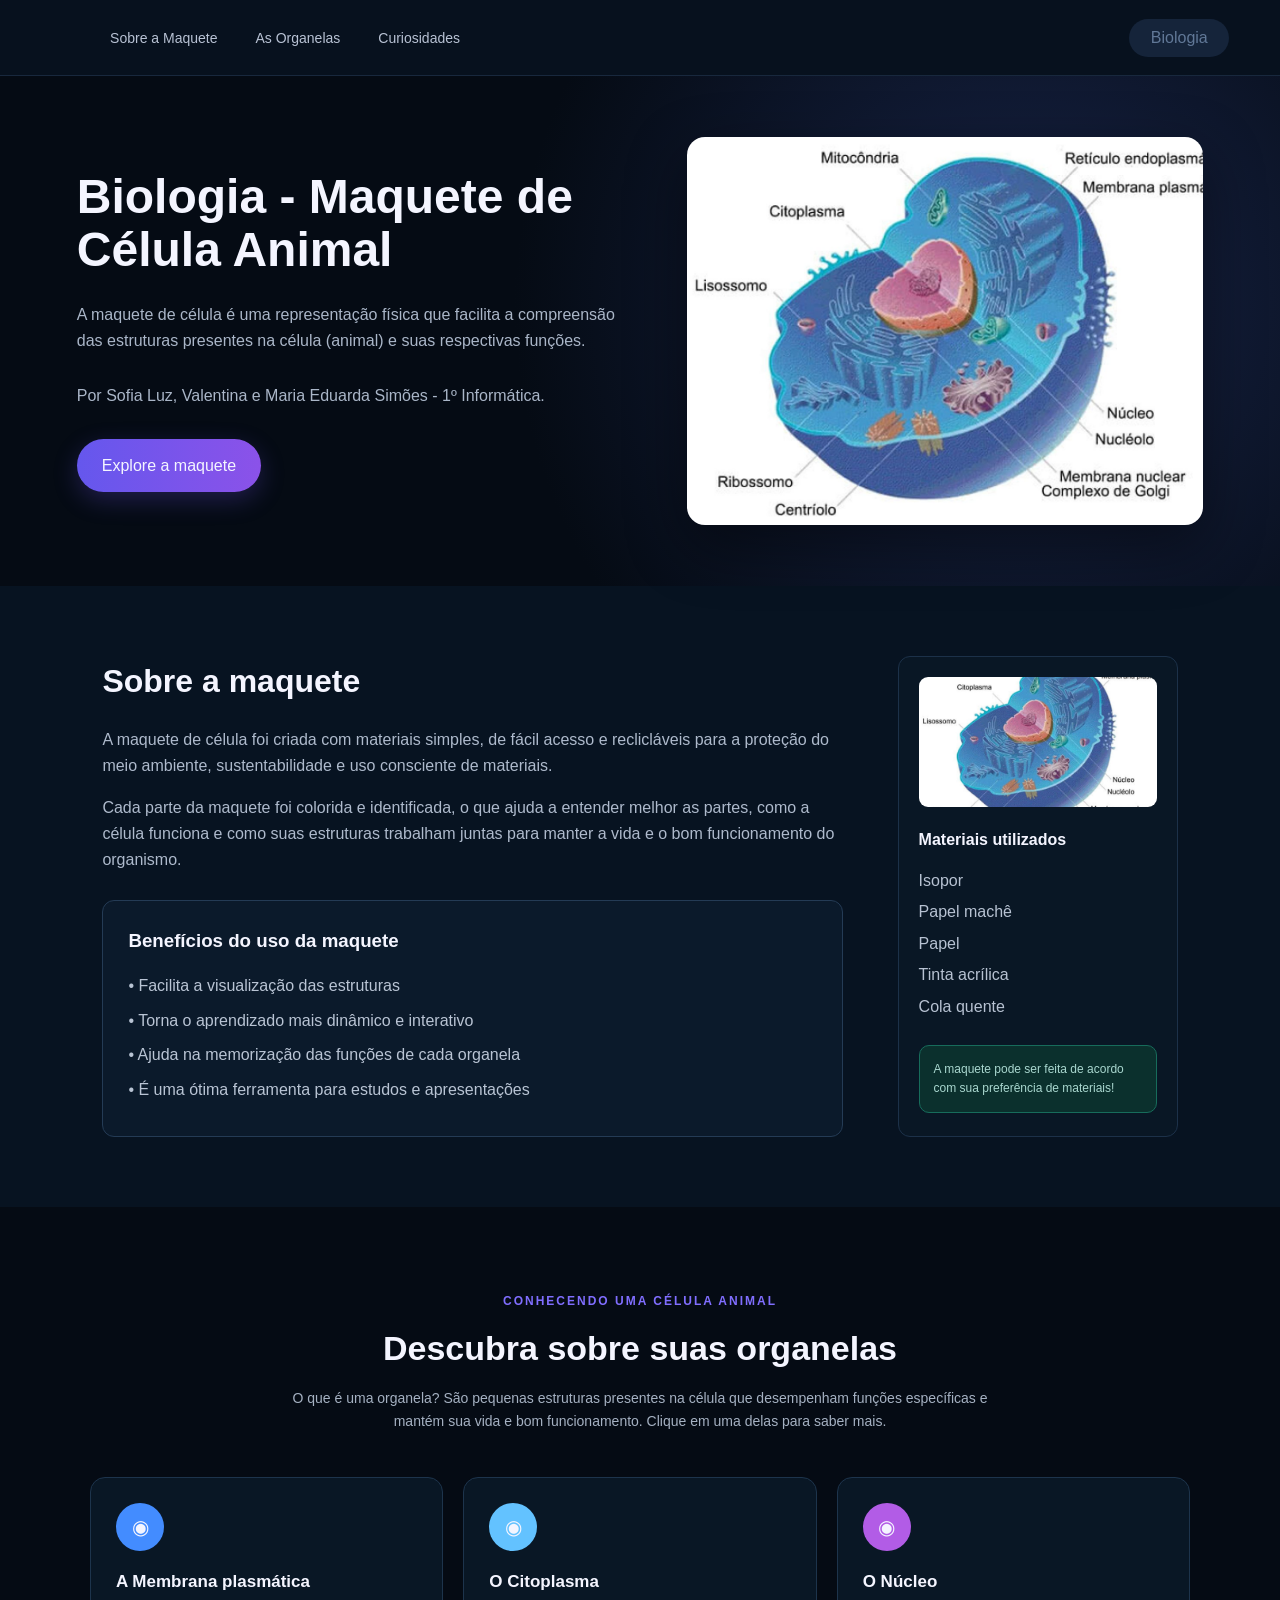
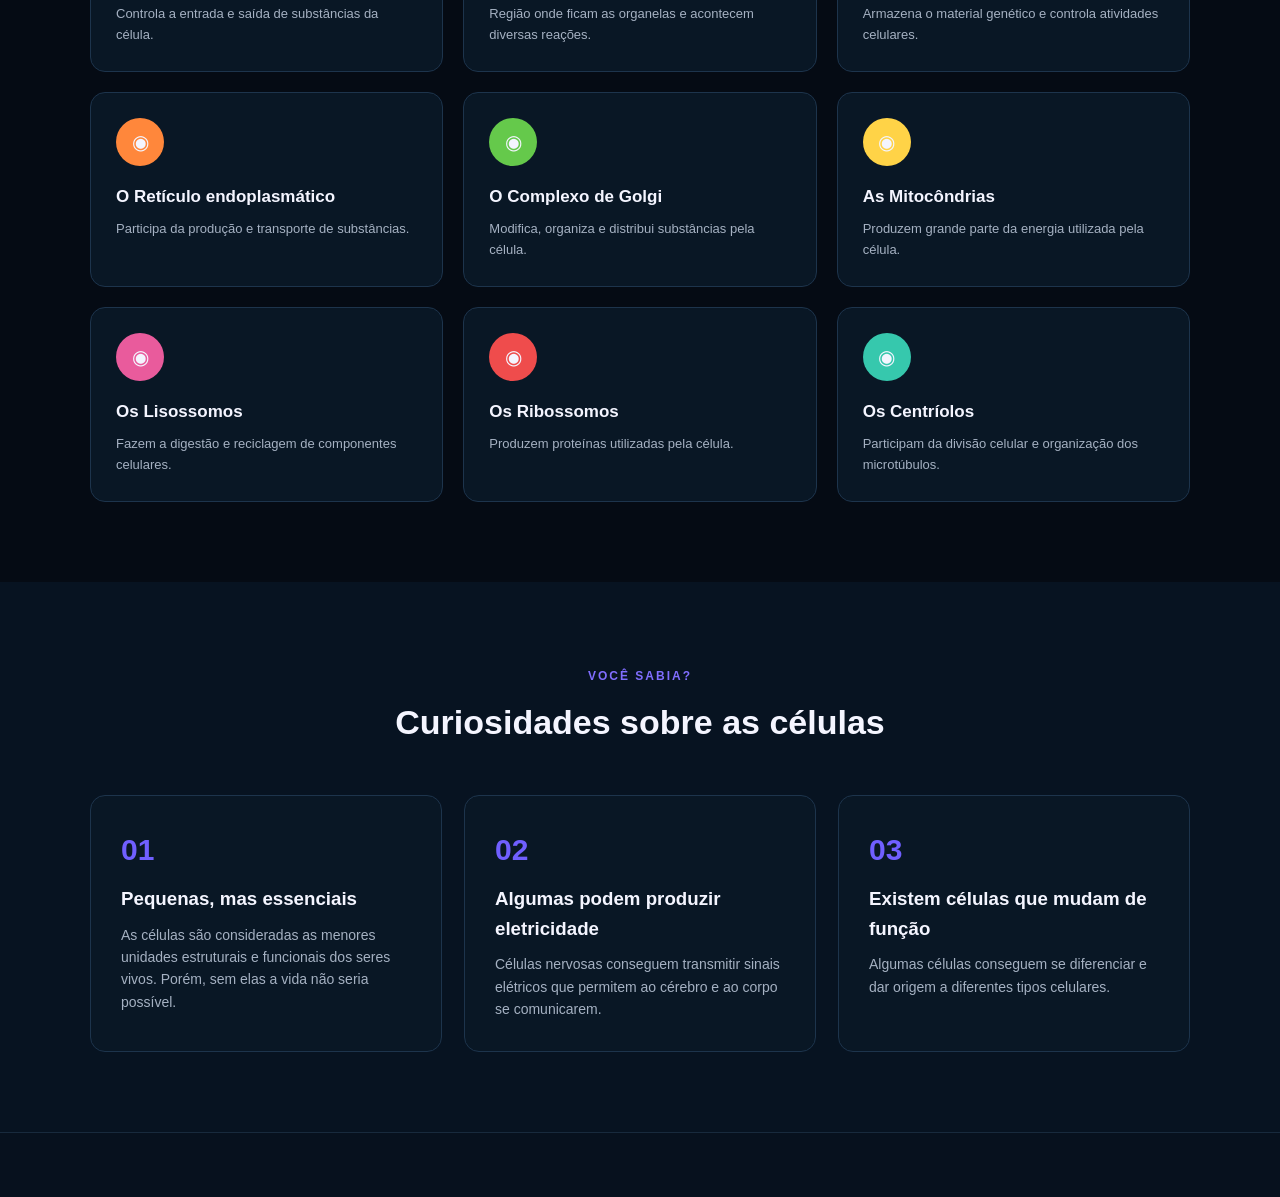
==== index.html @ 9347a09e "maquete de biologia" ====
<!DOCTYPE html>
<html lang="pt-br">

<head>
    <meta charset="UTF-8">
    <meta name="viewport" content="width=device-width, initial-scale=1.0">

    <title>Maquete de Biologia</title>

    <link rel="stylesheet" href="style.css">
</head>

<body>

    <header>

        <nav>
            <ul>
                <li><a href="#maquete">Sobre a Maquete</a></li>
                <li><a href="#organelas">As Organelas</a></li>
                <li><a href="#curiosidades">Curiosidades</a></li>
            </ul>
        </nav>

        <div class="busca">
            <p>Biologia</p>
        </div>

    </header>


    <main>

        <section id="inicio" class="hero">

            <div class="hero-texto">
                <h2>
                    Biologia - Maquete de Célula Animal
                </h2>

                <p>
                    A maquete de célula é uma representação física que
                    facilita a compreensão das estruturas presentes na célula (animal)
                    e suas respectivas funções.
                </p>
                <p>
                    Por Sofia Luz, Valentina e Maria Eduarda Simões - 1º Informática.
                </p>

                <a href="#maquete" class="botao">
                    Explore a maquete
                </a>

            </div>


            <div class="hero-imagem">

                <img
                    src="/images/image.png"
                    alt="Foto da maquete física">

            </div>

        </section>


        <section id="maquete" class="conteudo-principal">

            <div class="sobre">

                <h2>Sobre a maquete</h2>

                <p>
                    A maquete de célula foi criada com materiais simples,
                    de fácil acesso e reclicláveis para a proteção do
                    meio ambiente, sustentabilidade e uso consciente de materiais.
                </p>

                <p>
                    Cada parte da maquete foi colorida e identificada,
                    o que ajuda a entender melhor as partes, como a célula funciona
                    e como suas estruturas trabalham juntas para manter
                    a vida e o bom funcionamento do organismo.
                </p>

                <div class="caixa-explicacao">

                    <h3>
                        Benefícios do uso da maquete
                    </h3>

                    <ul>
                        <li>• Facilita a visualização das estruturas</li>
                        <li>• Torna o aprendizado mais dinâmico e interativo</li>
                        <li>• Ajuda na memorização das funções de cada organela</li>
                        <li>• É uma ótima ferramenta para estudos e apresentações</li>
                    </ul>

                </div>

            </div>


            <aside class="informacoes">

                <div class="foto-pequena">

                    <img
                        src="/images/image.png"

                </div>

                <div class="materiais">

                    <h3>
                        Materiais utilizados
                    </h3>

                    <ul>
                        <li>Isopor</li>
                        <li>Papel machê</li>
                        <li>Papel</li>
                        <li>Tinta acrílica</li>
                        <li>Cola quente</li>
                    </ul>

                </div>

                <div class="aviso">

                    <p>
                        A maquete pode ser feita de acordo com sua
                        preferência de materiais!
                    </p>

                </div>

            </aside>

        </section>


        <section id="organelas" class="secao-organela">

            <div class="titulo-secao">

                <span>CONHECENDO UMA CÉLULA ANIMAL</span>

                <h2>Descubra sobre suas organelas</h2>

                <p>
                    O que é uma organela? São pequenas estruturas presentes na célula que
                    desempenham funções específicas e mantém sua vida e bom funcionamento. Clique em uma delas para saber mais.
                </p>

            </div>


            <div class="cards-organelas">

                <a href="#popup-membrana" class="card-organela">

                    <span class="icone-organela azul">◉</span>

                    <h3>A Membrana plasmática</h3>

                    <p>
                        Controla a entrada e saída de substâncias da célula.
                    </p>

                </a>


                <a href="#popup-citoplasma" class="card-organela">

                    <span class="icone-organela azul-claro">◉</span>

                    <h3>O Citoplasma</h3>

                    <p>
                        Região onde ficam as organelas e acontecem diversas reações.
                    </p>

                </a>


                <a href="#popup-nucleo" class="card-organela">

                    <span class="icone-organela roxa">◉</span>

                    <h3>O Núcleo</h3>

                    <p>
                        Armazena o material genético e controla atividades celulares.
                    </p>

                </a>


                <a href="#popup-reticulo" class="card-organela">

                    <span class="icone-organela laranja">◉</span>

                    <h3>O Retículo endoplasmático</h3>

                    <p>
                        Participa da produção e transporte de substâncias.
                    </p>

                </a>


                <a href="#popup-golgi" class="card-organela">

                    <span class="icone-organela verde">◉</span>

                    <h3>O Complexo de Golgi</h3>

                    <p>
                        Modifica, organiza e distribui substâncias pela célula.
                    </p>

                </a>


                <a href="#popup-mitocondria" class="card-organela">

                    <span class="icone-organela amarela">◉</span>

                    <h3>As Mitocôndrias</h3>

                    <p>
                        Produzem grande parte da energia utilizada pela célula.
                    </p>

                </a>


                <a href="#popup-lisossomos" class="card-organela">

                    <span class="icone-organela rosa">◉</span>

                    <h3>Os Lisossomos</h3>

                    <p>
                        Fazem a digestão e reciclagem de componentes celulares.
                    </p>

                </a>


                <a href="#popup-ribossomos" class="card-organela">

                    <span class="icone-organela vermelha">◉</span>

                    <h3>Os Ribossomos</h3>

                    <p>
                        Produzem proteínas utilizadas pela célula.
                    </p>

                </a>


                <a href="#popup-centriolos" class="card-organela">

                    <span class="icone-organela turquesa">◉</span>

                    <h3>Os Centríolos</h3>

                    <p>
                        Participam da divisão celular e organização dos microtúbulos.
                    </p>

                </a>

            </div>

        </section>


        <section id="curiosidades" class="curiosidades">

            <div class="titulo-secao">

                <span>VOCÊ SABIA?</span>

                <h2>Curiosidades sobre as células</h2>

            </div>


            <div class="curiosidades-grid">

                <div class="curiosidade">

                    <span>01</span>

                    <h3>Pequenas, mas essenciais</h3>

                    <p>
                        As células são consideradas as menores unidades
                        estruturais e funcionais dos seres vivos. Porém, sem elas a vida não seria possível.
                    </p>

                </div>


                <div class="curiosidade">

                    <span>02</span>

                    <h3>Algumas podem produzir eletricidade</h3>

                    <p>
                        Células nervosas conseguem transmitir sinais elétricos
                        que permitem ao cérebro e ao corpo se comunicarem.
                    </p>

                </div>


                <div class="curiosidade">

                    <span>03</span>

                    <h3>Existem células que mudam de função</h3>

                    <p>
                        Algumas células conseguem se diferenciar
                        e dar origem a diferentes tipos celulares.
                    </p>

                </div>

            </div>

        </section>

    </main>


    <footer></footer>


    <div id="popup-membrana" class="popup-fundo">

        <div class="popup">

            <a href="#organelas" class="fechar-popup">×</a>

            <div class="popup-icone azul">◉</div>

            <span class="popup-categoria">ORGANELA</span>

            <h2>A Membrana plasmática</h2>

            <p>
                É responsável por envolver e proteger a célula, além de 
                controlar quais substâncias podem entrar e sair dela. 
                Ela ajuda a manter o equilíbrio interno da célula.
            </p>

        </div>

    </div>


    <div id="popup-citoplasma" class="popup-fundo">

        <div class="popup">

            <a href="#organelas" class="fechar-popup">×</a>

            <div class="popup-icone azul-claro">◉</div>

            <span class="popup-categoria">ESTRUTURA CELULAR</span>

            <h2>O Citoplasma</h2>

            <p>
                É a região localizada entre a membrana plasmática e 
                o núcleo. Nele ficam as organelas e acontecem diversas 
                reações químicas importantes para o funcionamento da célula.
            </p>

        </div>

    </div>


    <div id="popup-nucleo" class="popup-fundo">

        <div class="popup">

            <a href="#organelas" class="fechar-popup">×</a>

            <div class="popup-icone roxa">◉</div>

            <span class="popup-categoria">ORGANELA</span>

            <h2>O Núcleo</h2>

            <p>
                Onde fica a maior parte do material genético (DNA) 
                da célula. Ele coordena diversas atividades celulares 
                e ajuda a controlar o crescimento e a reprodução celular.
            </p>

        </div>

    </div>


    <div id="popup-reticulo" class="popup-fundo">

        <div class="popup">

            <a href="#organelas" class="fechar-popup">×</a>

            <div class="popup-icone laranja">◉</div>

            <span class="popup-categoria">ORGANELA</span>

            <h2>O Retículo endoplasmático</h2>

            <p>
                É como uma rede de canais dentro da célula. 
                O retículo endoplasmático rugoso participa da produção 
                e transporte de proteínas, enquanto o liso atua principalmente 
                na produção de lipídios e em outros processos celulares.
            </p>

        </div>

    </div>


    <div id="popup-golgi" class="popup-fundo">

        <div class="popup">

            <a href="#organelas" class="fechar-popup">×</a>

            <div class="popup-icone verde">◉</div>

            <span class="popup-categoria">ORGANELA</span>

            <h2>O Complexo de Golgi</h2>

            <p>
                Recebe substâncias produzidas pela célula, 
                principalmente proteínas e lipídios, e modifica, 
                organiza e encaminha essas substâncias para diferentes 
                partes da célula ou para fora dela.
            </p>

        </div>

    </div>


    <div id="popup-mitocondria" class="popup-fundo">

        <div class="popup">

            <a href="#organelas" class="fechar-popup">×</a>

            <div class="popup-icone amarela">◉</div>

            <span class="popup-categoria">ORGANELA</span>

            <h2>As Mitocôndrias</h2>

            <p>
                São responsáveis pela maior parte da produção 
                de energia utilizada pela célula. Elas transformam 
                a energia presente nos nutrientes em uma forma que 
                a célula consegue utilizar.
            </p>

        </div>

    </div>


    <div id="popup-lisossomos" class="popup-fundo">

        <div class="popup">

            <a href="#organelas" class="fechar-popup">×</a>

            <div class="popup-icone rosa">◉</div>

            <span class="popup-categoria">ORGANELA</span>

            <h2>Os Lisossomos</h2>

            <p>
                Possuem enzimas capazes de digestionar e decompor 
                substâncias. Eles ajudam a eliminar materiais que 
                não são mais necessários e a reciclar componentes 
                da própria célula.
            </p>

        </div>

    </div>


    <div id="popup-ribossomos" class="popup-fundo">

        <div class="popup">

            <a href="#organelas" class="fechar-popup">×</a>

            <div class="popup-icone vermelha">◉</div>

            <span class="popup-categoria">ORGANELA</span>

            <h2>Os Ribossomos</h2>

            <p>
                São responsáveis pela produção de proteínas, 
                moléculas fundamentais para diversas funções do 
                organismo. Podem estar livres no citoplasma ou 
                ligados ao retículo endoplasmático.
            </p>

        </div>

    </div>


    <div id="popup-centriolos" class="popup-fundo">

        <div class="popup">

            <a href="#organelas" class="fechar-popup">×</a>

            <div class="popup-icone turquesa">◉</div>

            <span class="popup-categoria">ORGANELA</span>

            <h2>Os Centríolos</h2>

            <p>
                Eles participam da divisão celular e ajudam na 
                organização dos microtúbulos. Também estão relacionados 
                à formação de estruturas responsáveis pelo movimento de algumas células.
            </p>

        </div>

    </div>

</body>

</html>
---- style.css ----
* {
    margin: 0;
    padding: 0;
    box-sizing: border-box;
}

html {
    scroll-behavior: smooth;
}

body {
    font-family: Arial, Helvetica, sans-serif;
    background: #050b14;
    color: #f4f5ff;
    line-height: 1.6;
}

a {
    color: inherit;
    text-decoration: none;
}

ul {
    list-style: none;
}

img {
    max-width: 100%;
    display: block;
}

header {
    width: 100%;
    height: 76px;
    padding: 0 4%;
    display: flex;
    align-items: center;
    justify-content: center;
    background: #07111e;
    border-bottom: 1px solid #18283d;
    position: relative;
}

nav {
    margin-right: auto;
    margin-left: 5%;
}

nav ul {
    display: flex;
    gap: 38px;
}

nav a {
    color: #b8c2d4;
    font-size: 14px;
    transition: 0.3s;
}

nav a:hover {
    color: #ffffff;
}

.busca {
    width: 100px;
    height: 38px;
    padding: 0 22px;
    display: flex;
    align-items: center;
    background: #15243a;
    border-radius: 25px;
    color: #617897;
}

.busca input {
    width: 100%;
    border: none;
    outline: none;
    background: transparent;
    color: white;
}

.busca input::placeholder {
    color: #9ba9bd;
}

.hero {
    min-height: 510px;
    padding: 55px 6%;
    display: flex;
    align-items: center;
    justify-content: space-between;
    gap: 50px;
    background: radial-gradient(circle at 80% 45%, #182448 0%, #050b14 48%);
}

.hero-texto {
    max-width: 560px;
}

.etiqueta {
    display: inline-block;
    padding: 7px 15px;
    margin-bottom: 18px;
    border-radius: 20px;
    background: #202b68;
    color: #8fa7ff;
    font-size: 12px;
    font-weight: bold;
    letter-spacing: 0.5px;
}

.hero h2 {
    font-size: 48px;
    line-height: 1.12;
    margin-bottom: 25px;
}

.hero h2 span {
    background: linear-gradient(90deg, #58a8ff, #b45aff);
    background-clip: text;
    -webkit-background-clip: text;
    color: transparent;
}

.hero p {
    color: #aab6c8;
    font-size: 16px;
    max-width: 550px;
    margin-bottom: 30px;
}

.botao {
    display: inline-block;
    padding: 14px 25px;
    border-radius: 30px;
    background: linear-gradient(90deg, #6557ed, #8b52e9);
    box-shadow: 0 8px 25px rgba(111, 85, 238, 0.25);
    transition: 0.3s;
}

.botao:hover {
    transform: translateY(-3px);
    box-shadow: 0 12px 30px rgba(111, 85, 238, 0.4);
}

.hero-imagem {
    width: 52%;
    max-width: 650px;
    position: relative;
}

.hero-imagem img {
    width: 100%;
    max-height: 430px;
    object-fit: cover;
    border-radius: 18px;
    box-shadow: 0 20px 60px rgba(0, 0, 0, 0.45);
}

.marcacao {
    position: absolute;
    color: white;
    font-size: 14px;
    font-weight: bold;
    text-shadow: 0 2px 5px #000;
}

.nucleo {
    top: 9%;
    right: 16%;
}

.mitocondria {
    top: 28%;
    right: -3%;
}

.membrana {
    bottom: 15%;
    right: -3%;
}

.legenda-maquete {
    bottom: 9%;
    left: -8%;
}

.conteudo-principal {
    padding: 70px 8%;
    display: grid;
    grid-template-columns: 1fr 280px;
    gap: 55px;
    background: #071321;
}

.sobre h2 {
    font-size: 32px;
    margin-bottom: 20px;
}

.sobre > p {
    color: #aebacc;
    margin-bottom: 17px;
    max-width: 750px;
}

.caixa-explicacao {
    margin-top: 28px;
    padding: 25px;
    border: 1px solid #243b55;
    border-radius: 12px;
    background: #0b1a2b;
    max-width: 750px;
}

.caixa-explicacao h3 {
    margin-bottom: 17px;
}

.caixa-explicacao li {
    color: #b9c4d4;
    margin: 9px 0;
}

.informacoes {
    border: 1px solid #1c3149;
    border-radius: 12px;
    padding: 20px;
    background: #091725;
}

.foto-pequena img {
    width: 100%;
    height: 130px;
    object-fit: cover;
    border-radius: 9px;
    margin-bottom: 20px;
}

.informacoes h3 {
    font-size: 16px;
    margin-bottom: 15px;
}

.materiais li {
    color: #b7c2d2;
    margin: 6px 0;
}

.aviso {
    display: flex;
    gap: 10px;
    margin-top: 25px;
    padding: 14px;
    border: 1px solid #176c5b;
    border-radius: 10px;
    background: #0b302d;
}

.aviso span {
    font-size: 20px;
}

.aviso p {
    font-size: 12px;
    color: #a9d7cf;
}

.secao-organela {
    padding: 80px 6%;
    background: #050b14;
}

.titulo-secao {
    text-align: center;
    max-width: 700px;
    margin: 0 auto 45px;
}

.titulo-secao > span {
    color: #806eff;
    font-size: 12px;
    font-weight: bold;
    letter-spacing: 2px;
}

.titulo-secao h2 {
    font-size: 34px;
    margin: 8px 0 12px;
}

.titulo-secao p {
    color: #a5b1c2;
    font-size: 14px;
}

.cards-organelas {
    max-width: 1100px;
    margin: auto;
    display: grid;
    grid-template-columns: repeat(3, 1fr);
    gap: 20px;
}

.card-organela {
    padding: 25px;
    border: 1px solid #1d344c;
    border-radius: 15px;
    background: #091725;
    transition: 0.3s;
}

.card-organela:hover {
    transform: translateY(-5px);
    border-color: #6557ed;
    background: #0d1c2e;
    box-shadow: 0 12px 30px rgba(0, 0, 0, 0.25);
}

.icone-organela {
    width: 48px;
    height: 48px;
    margin-bottom: 17px;
    display: flex;
    align-items: center;
    justify-content: center;
    border-radius: 50%;
    font-size: 20px;
}

.card-organela h3 {
    font-size: 17px;
    margin-bottom: 9px;
}

.card-organela p {
    color: #a5b1c2;
    font-size: 13px;
}

.azul {
    background: #438cff;
}

.azul-claro {
    background: #63c2ff;
}

.roxa {
    background: #b25ce6;
}

.laranja {
    background: #ff873b;
}

.verde {
    background: #65c94b;
}

.amarela {
    background: #ffd347;
}

.rosa {
    background: #e95b9c;
}

.vermelha {
    background: #ef4c4c;
}

.turquesa {
    background: #36c8ad;
}

.curiosidades {
    padding: 80px 6%;
    background: #071321;
}

.curiosidades-grid {
    max-width: 1100px;
    margin: auto;
    display: grid;
    grid-template-columns: repeat(3, 1fr);
    gap: 22px;
}

.curiosidade {
    padding: 30px;
    border-radius: 15px;
    border: 1px solid #1d344c;
    background: #091725;
}

.curiosidade > span {
    font-size: 30px;
    font-weight: bold;
    color: #705fff;
}

.curiosidade h3 {
    margin: 10px 0;
}

.curiosidade p {
    color: #a5b1c2;
    font-size: 14px;
}

footer {
    height: 65px;
    background: #07111e;
    border-top: 1px solid #182a3d;
}

.popup-fundo {
    position: fixed;
    inset: 0;
    background: rgba(2, 7, 15, 0.78);
    backdrop-filter: blur(7px);
    display: none;
    align-items: center;
    justify-content: center;
    padding: 20px;
    z-index: 2000;
}

.popup-fundo:target {
    display: flex;
}

.popup {
    width: 100%;
    max-width: 560px;
    position: relative;
    padding: 40px;
    border: 1px solid #304967;
    border-radius: 20px;
    background: #091725;
    box-shadow: 0 25px 80px rgba(0, 0, 0, 0.6);
    animation: aparecer 0.25s ease;
}

.fechar-popup {
    position: absolute;
    top: 15px;
    right: 18px;
    width: 35px;
    height: 35px;
    border-radius: 50%;
    background: #172940;
    color: #cbd4e1;
    font-size: 25px;
    line-height: 35px;
    text-align: center;
    transition: 0.3s;
}

.fechar-popup:hover {
    background: #6d5bea;
    color: white;
}

.popup-icone {
    width: 55px;
    height: 55px;
    margin-bottom: 20px;
    border-radius: 50%;
    display: flex;
    align-items: center;
    justify-content: center;
    font-size: 25px;
}

.popup-categoria {
    color: #806eff;
    font-size: 11px;
    font-weight: bold;
    letter-spacing: 2px;
}

.popup h2 {
    font-size: 30px;
    margin: 8px 0 15px;
}

.popup p {
    color: #aebacc;
    font-size: 15px;
    line-height: 1.8;
}

@keyframes aparecer {
    from {
        opacity: 0;
        transform: scale(0.94) translateY(15px);
    }

    to {
        opacity: 1;
        transform: scale(1) translateY(0);
    }
}

@media (max-width: 900px) {

    .hero {
        flex-direction: column;
        padding: 50px 6%;
    }

    .hero-imagem {
        width: 100%;
    }

    .conteudo-principal {
        grid-template-columns: 1fr;
    }

    .cards-organelas {
        grid-template-columns: repeat(2, 1fr);
    }

    .curiosidades-grid {
        grid-template-columns: repeat(2, 1fr);
    }
}

@media (max-width: 600px) {

    header {
        height: auto;
        min-height: 76px;
        padding: 15px 5%;
        flex-direction: column;
        gap: 15px;
    }

    nav {
        margin: 0;
        width: 100%;
        overflow-x: auto;
    }

    nav ul {
        min-width: max-content;
        gap: 25px;
    }

    .busca {
        width: 100%;
    }

    .hero h2 {
        font-size: 34px;
    }

    .cards-organelas {
        grid-template-columns: 1fr;
    }

    .curiosidades-grid {
        grid-template-columns: 1fr;
    }

    .popup {
        padding: 30px 25px;
    }

    .popup h2 {
        font-size: 25px;
    }
}
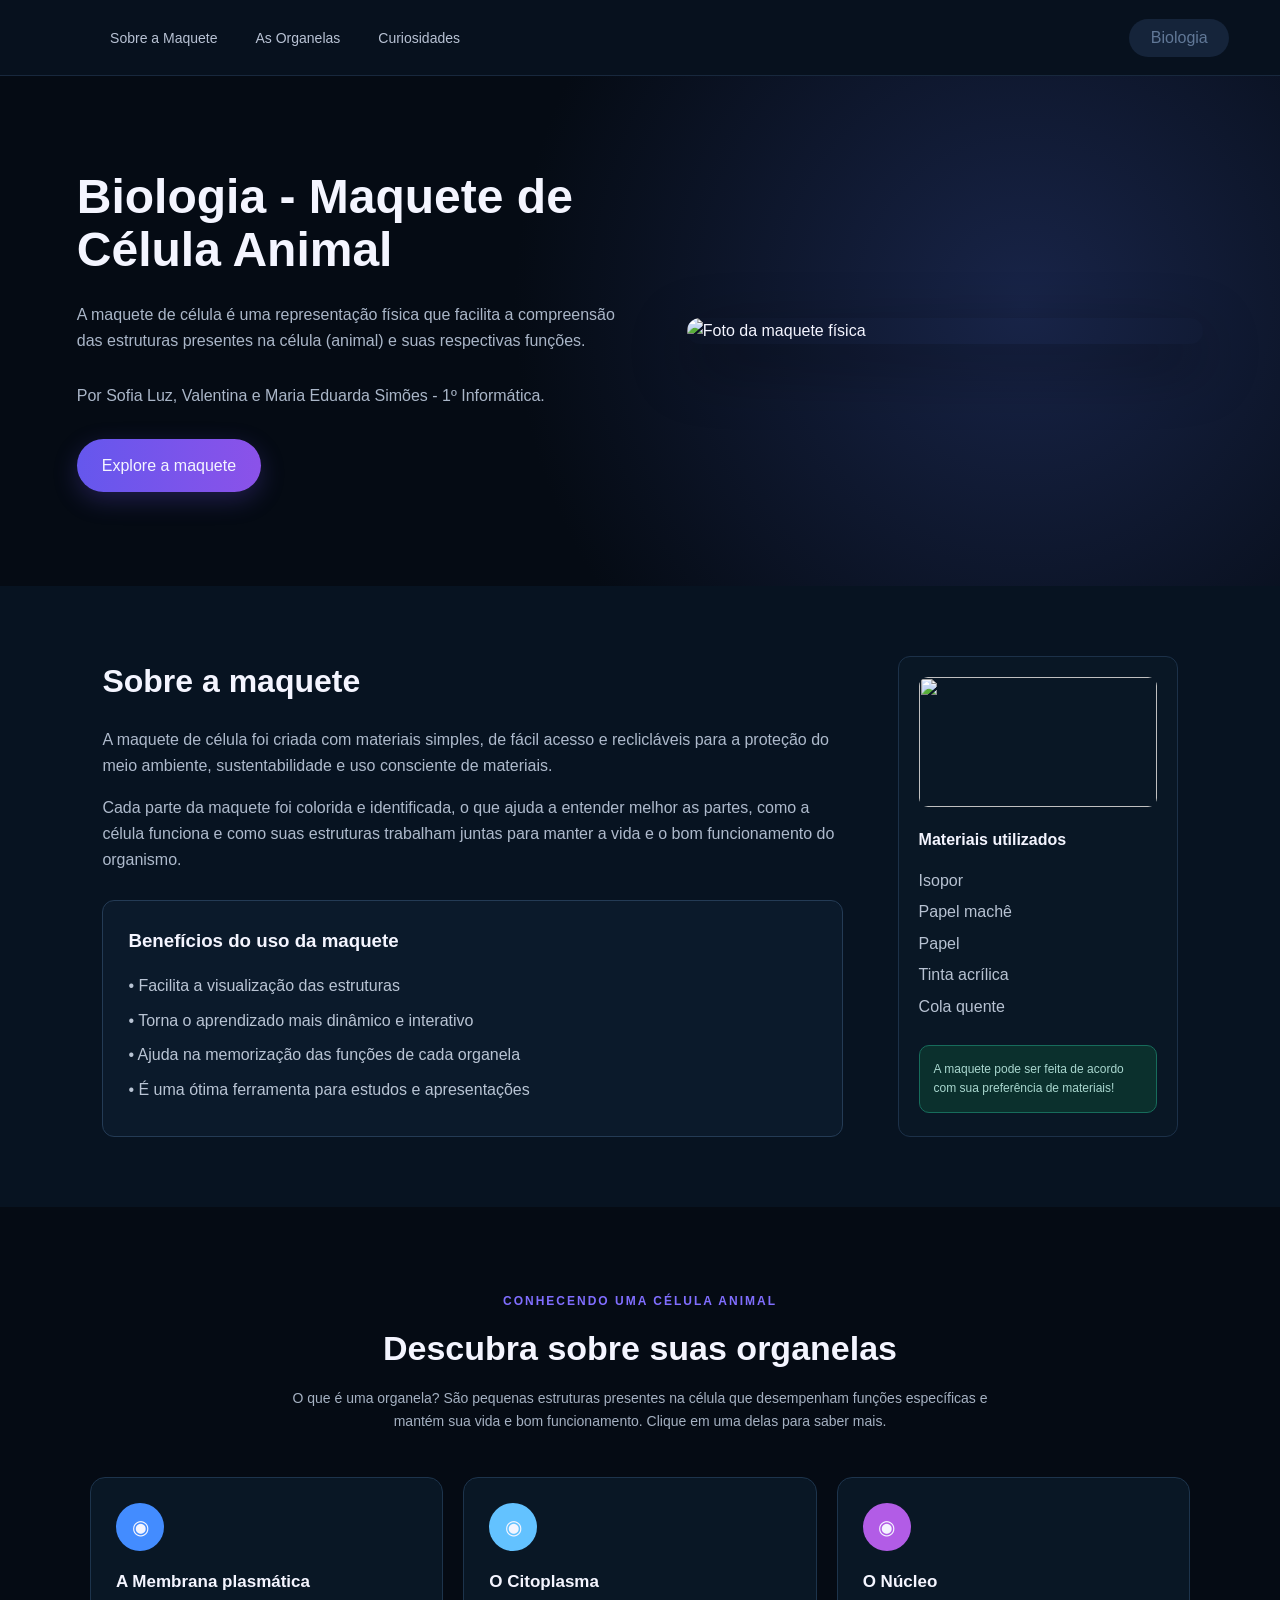
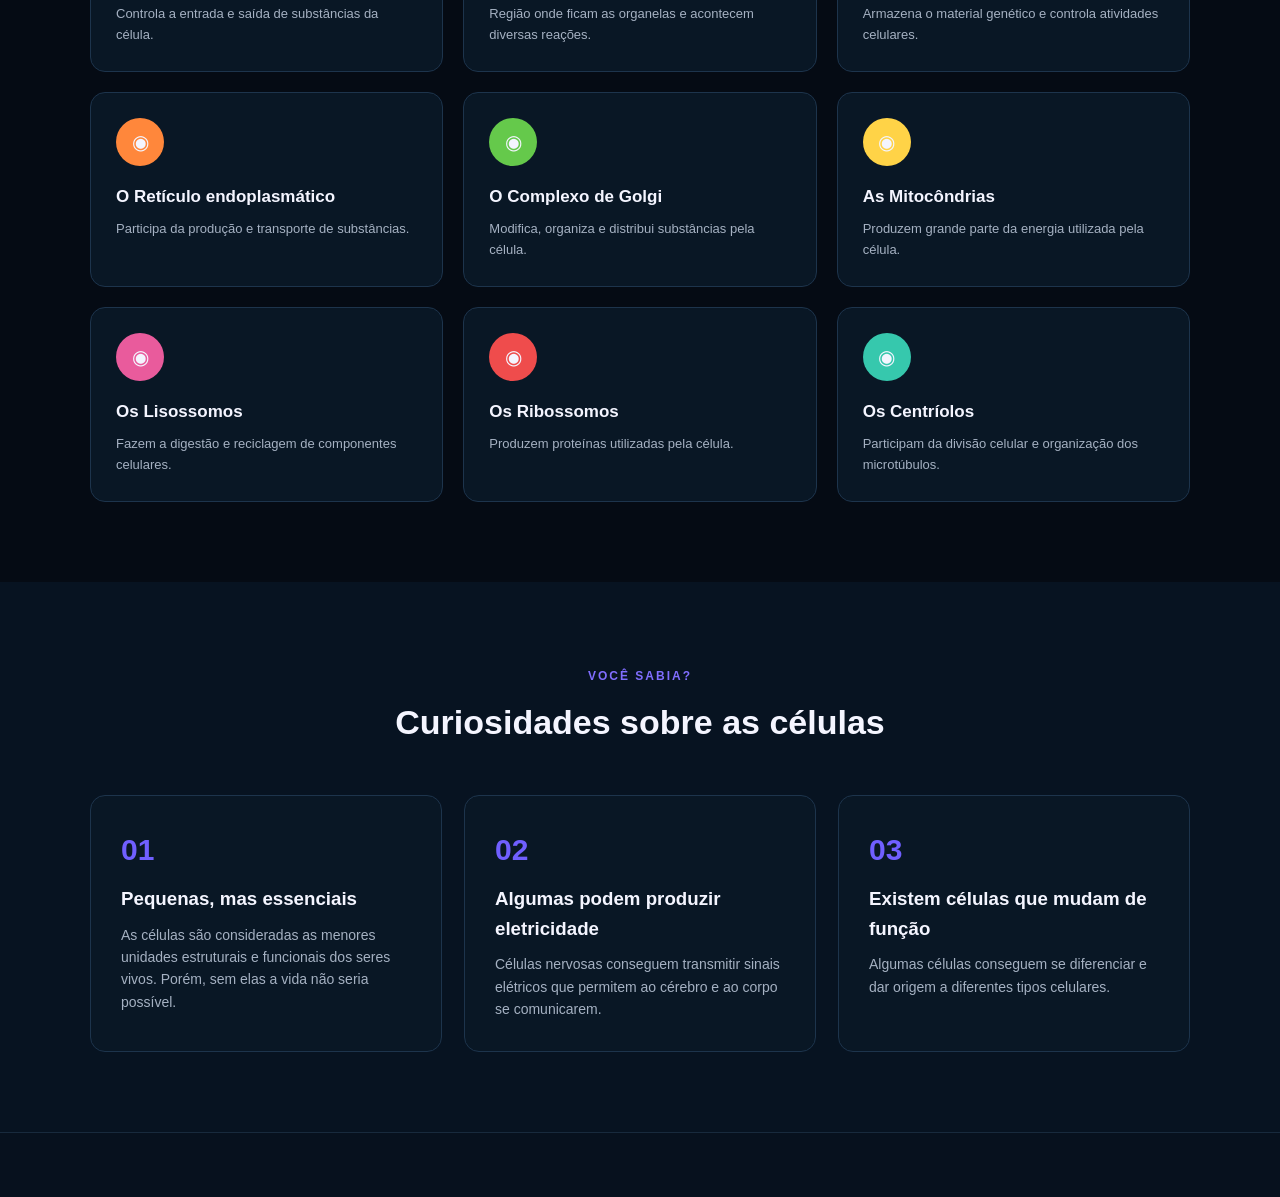
==== commit 6046b1f5: "maquete de biologia" ====
--- a/index.html
+++ b/index.html
@@ -57,7 +57,7 @@
             <div class="hero-imagem">
 
                 <img
-                    src="/images/image.png"
+                    src="image.png"
                     alt="Foto da maquete física">
 
             </div>
@@ -107,7 +107,7 @@
                 <div class="foto-pequena">
 
                     <img
-                        src="/images/image.png"
+                        src="image.png"
 
                 </div>
 
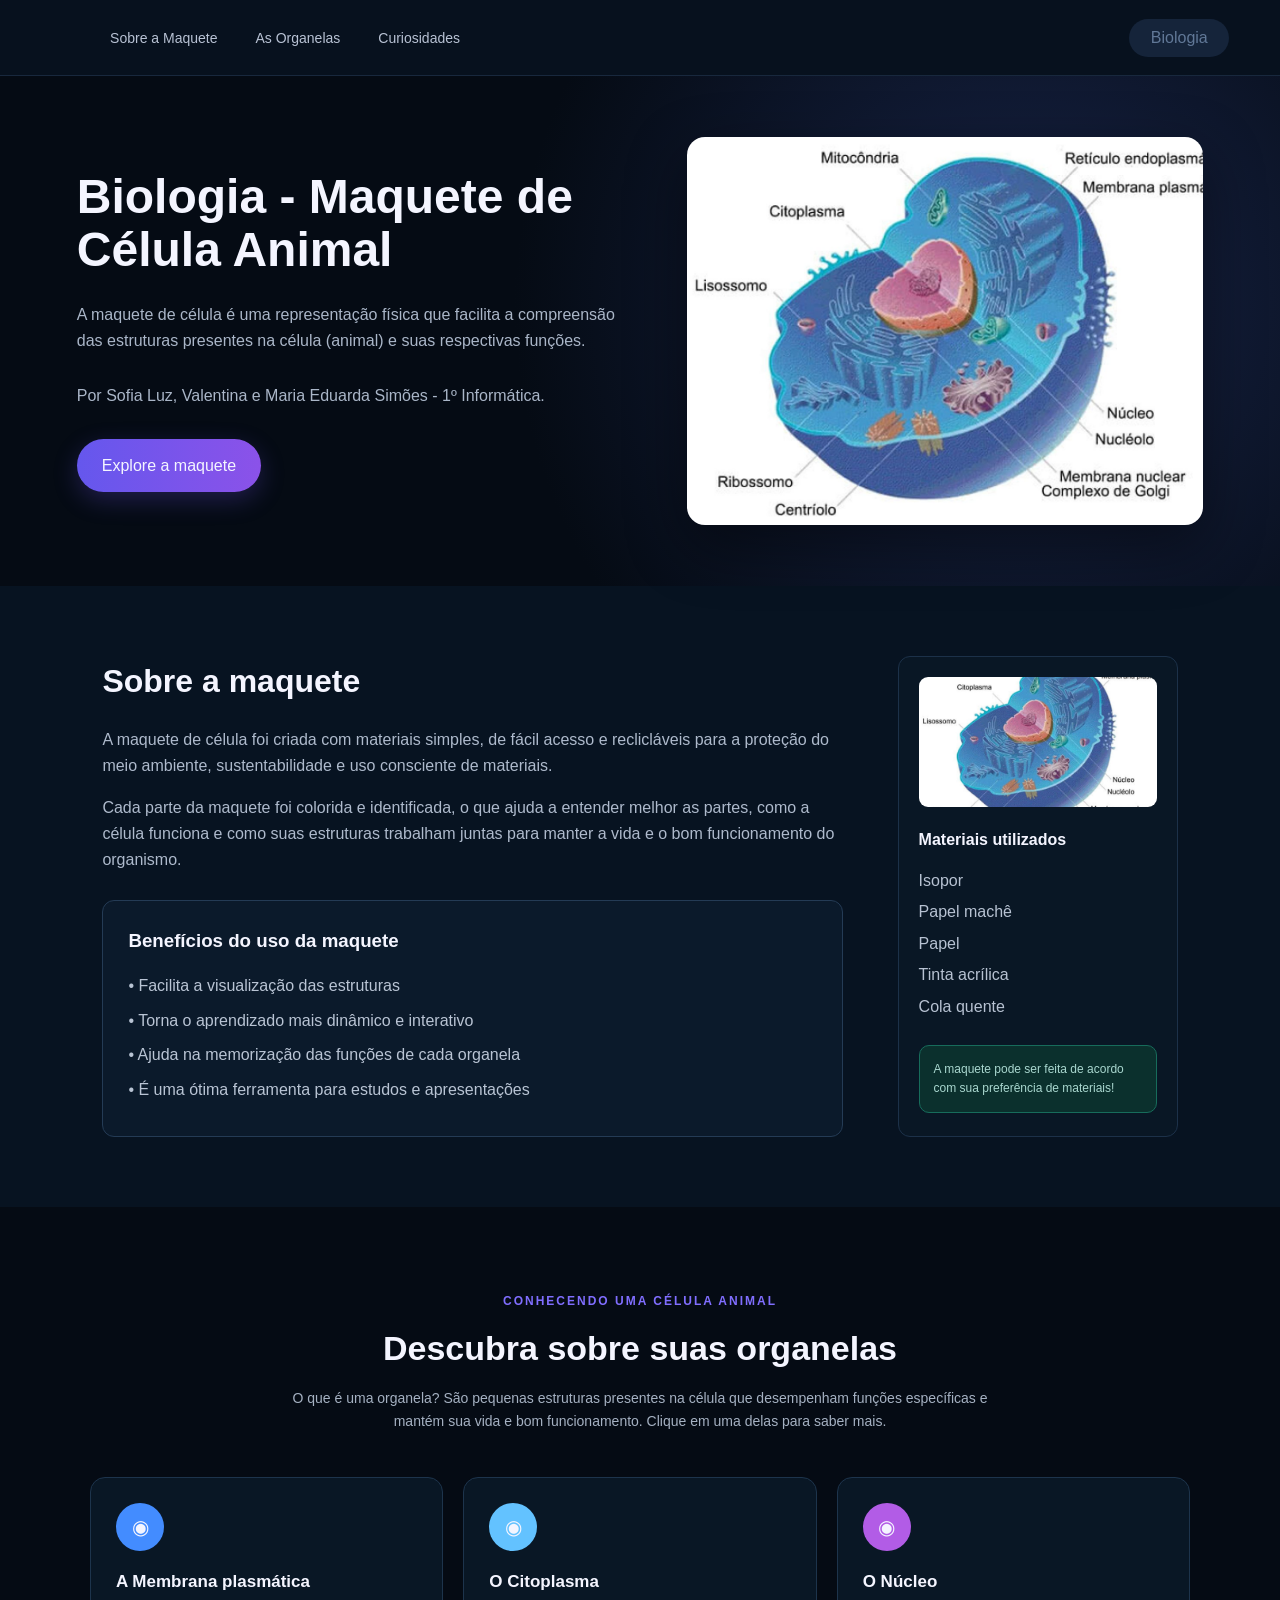
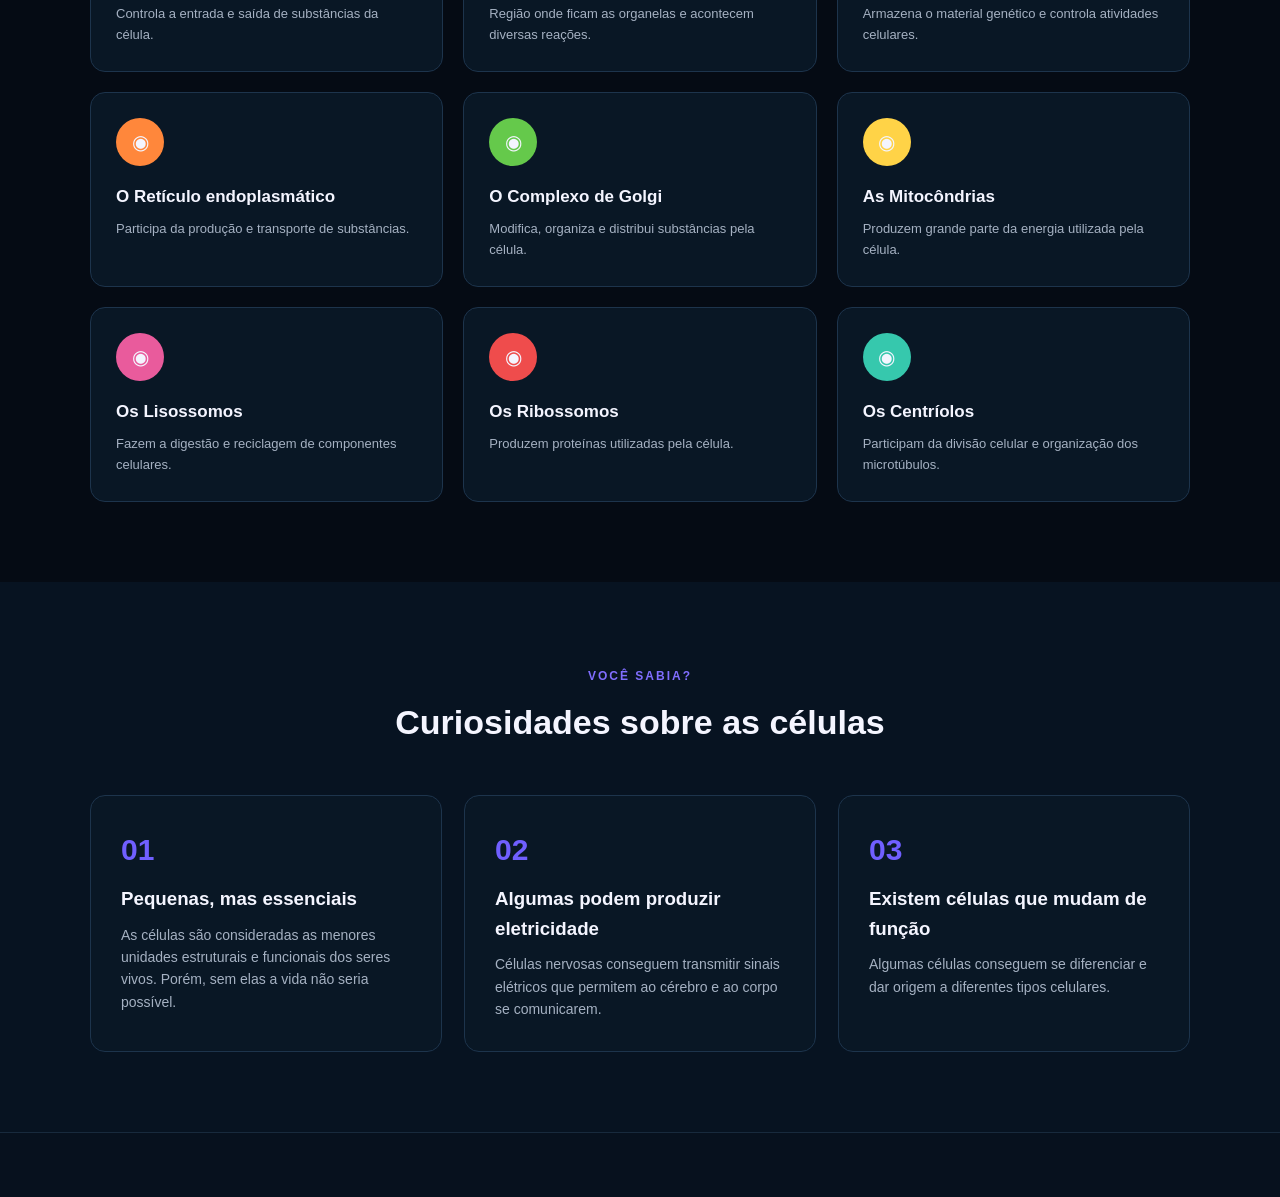
==== commit 6452e86c: "maquete de biologia" ====
--- a/index.html
+++ b/index.html
@@ -57,7 +57,7 @@
             <div class="hero-imagem">
 
                 <img
-                    src="image.png"
+                    src="images/image.png"
                     alt="Foto da maquete física">
 
             </div>
@@ -107,7 +107,7 @@
                 <div class="foto-pequena">
 
                     <img
-                        src="image.png"
+                        src="images/image.png"
 
                 </div>
 
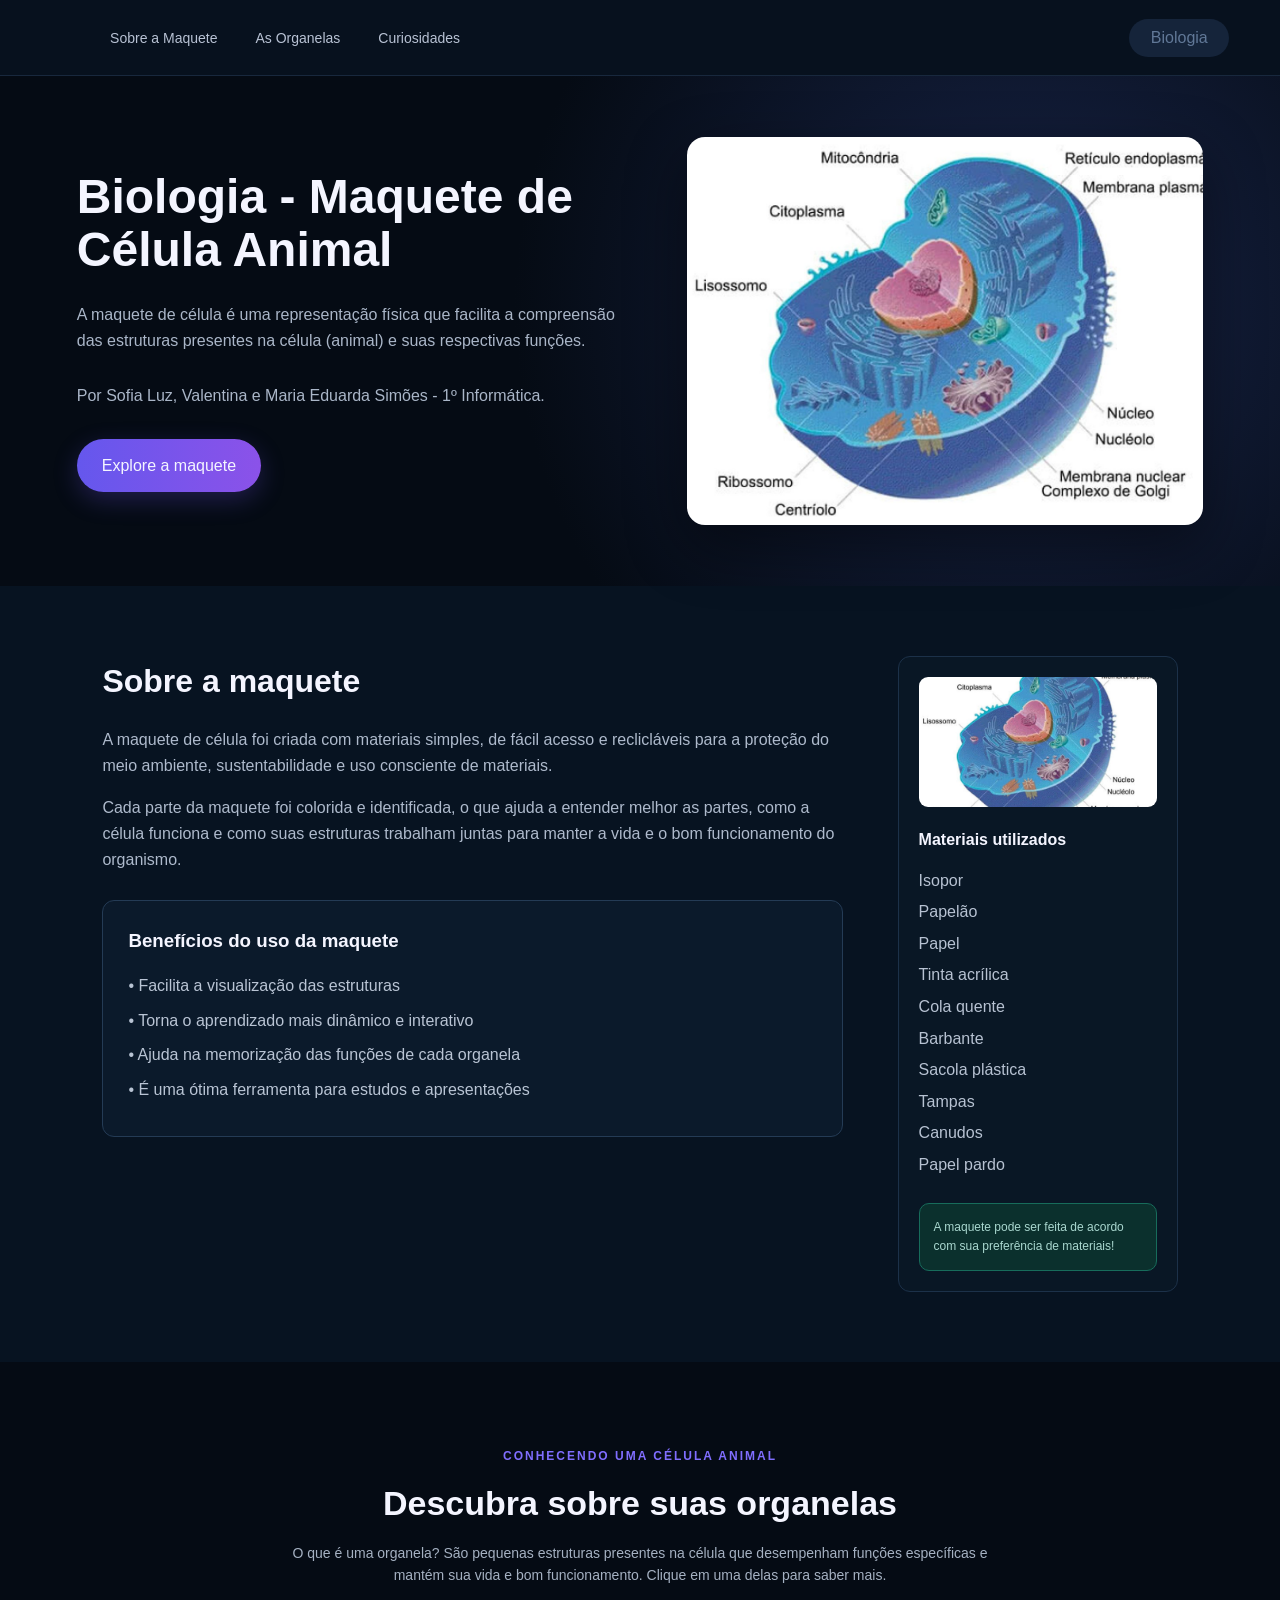
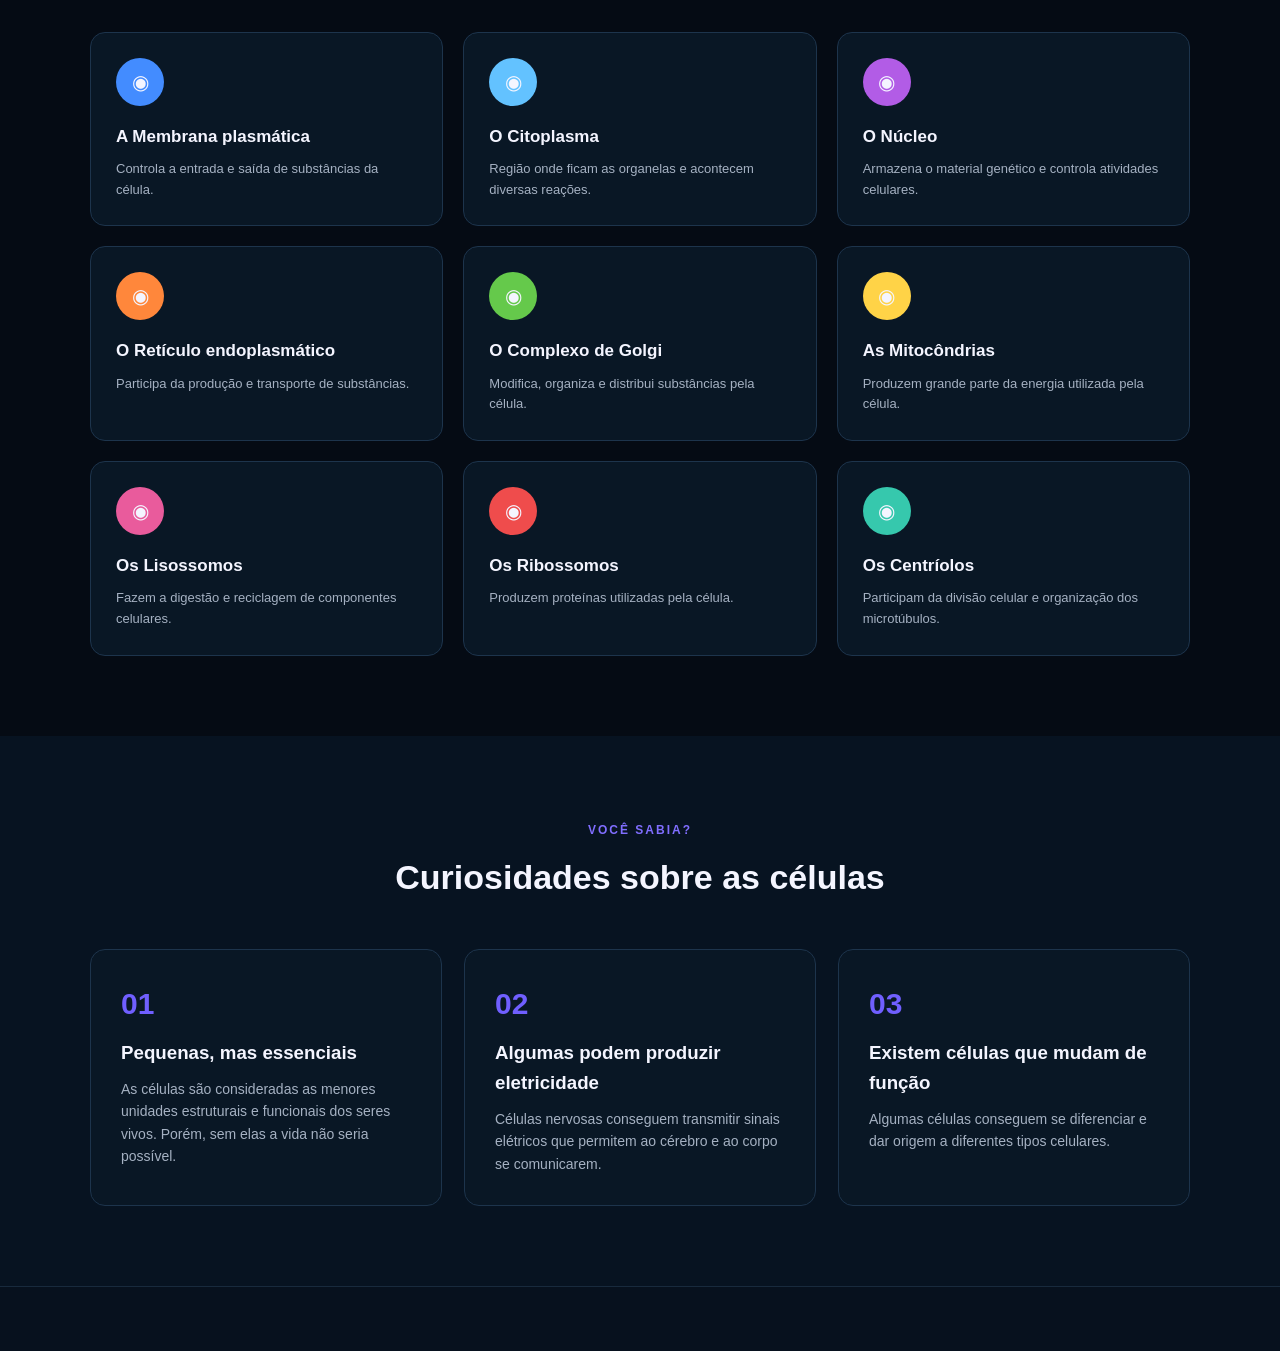
==== commit 878eada0: "Add new items to the list in index.html" ====
--- a/index.html
+++ b/index.html
@@ -119,10 +119,15 @@
 
                     <ul>
                         <li>Isopor</li>
-                        <li>Papel machê</li>
+                        <li>Papelão</li>
                         <li>Papel</li>
                         <li>Tinta acrílica</li>
                         <li>Cola quente</li>
+                        <li>Barbante</li>
+                        <li>Sacola plástica</li>
+                        <li>Tampas</li>
+                        <li>Canudos</li>
+                        <li>Papel pardo</li>
                     </ul>
 
                 </div>
@@ -557,4 +562,4 @@
 
 </body>
 
-</html>+</html>
--- a/style.css
+++ b/style.css
@@ -38,7 +38,6 @@
     justify-content: center;
     background: #07111e;
     border-bottom: 1px solid #18283d;
-    position: relative;
 }
 
 nav {
@@ -573,4 +572,4 @@
     .popup h2 {
         font-size: 25px;
     }
-}+}
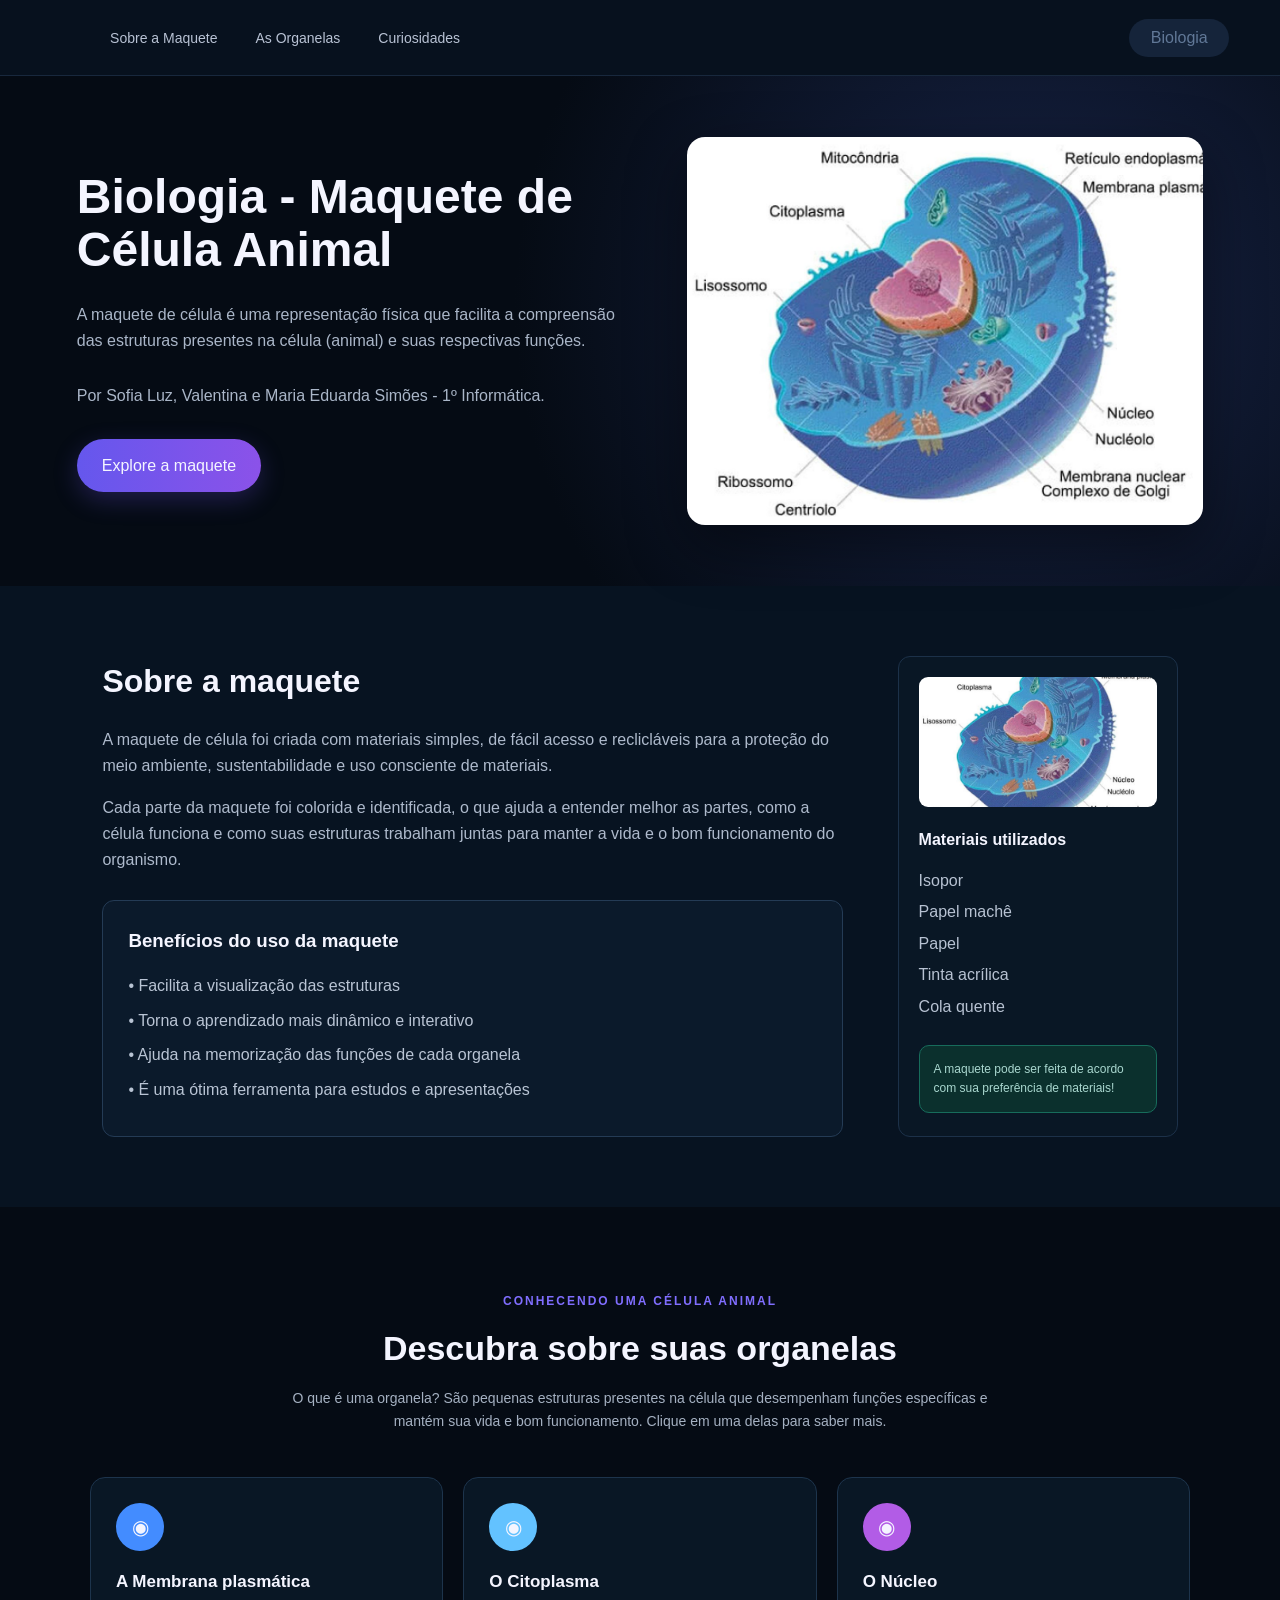
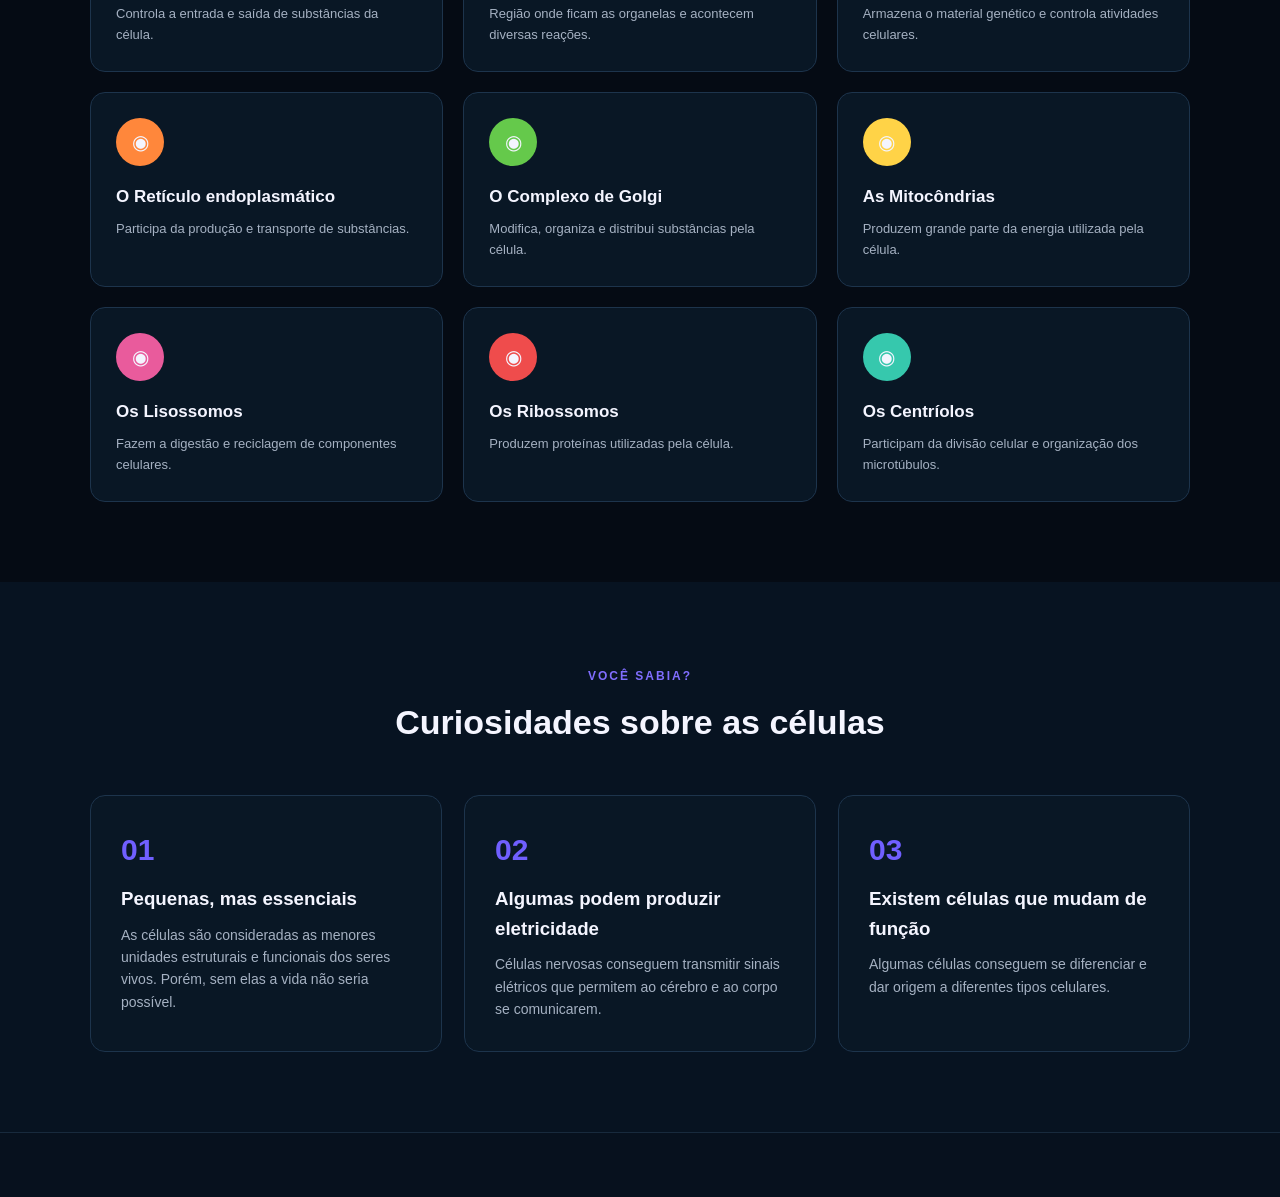
==== commit f98b457c: "Replace 'Papelão' with 'Papel machê' and remove items" ====
--- a/index.html
+++ b/index.html
@@ -119,15 +119,10 @@
 
                     <ul>
                         <li>Isopor</li>
-                        <li>Papelão</li>
+                        <li>Papel machê</li>
                         <li>Papel</li>
                         <li>Tinta acrílica</li>
                         <li>Cola quente</li>
-                        <li>Barbante</li>
-                        <li>Sacola plástica</li>
-                        <li>Tampas</li>
-                        <li>Canudos</li>
-                        <li>Papel pardo</li>
                     </ul>
 
                 </div>
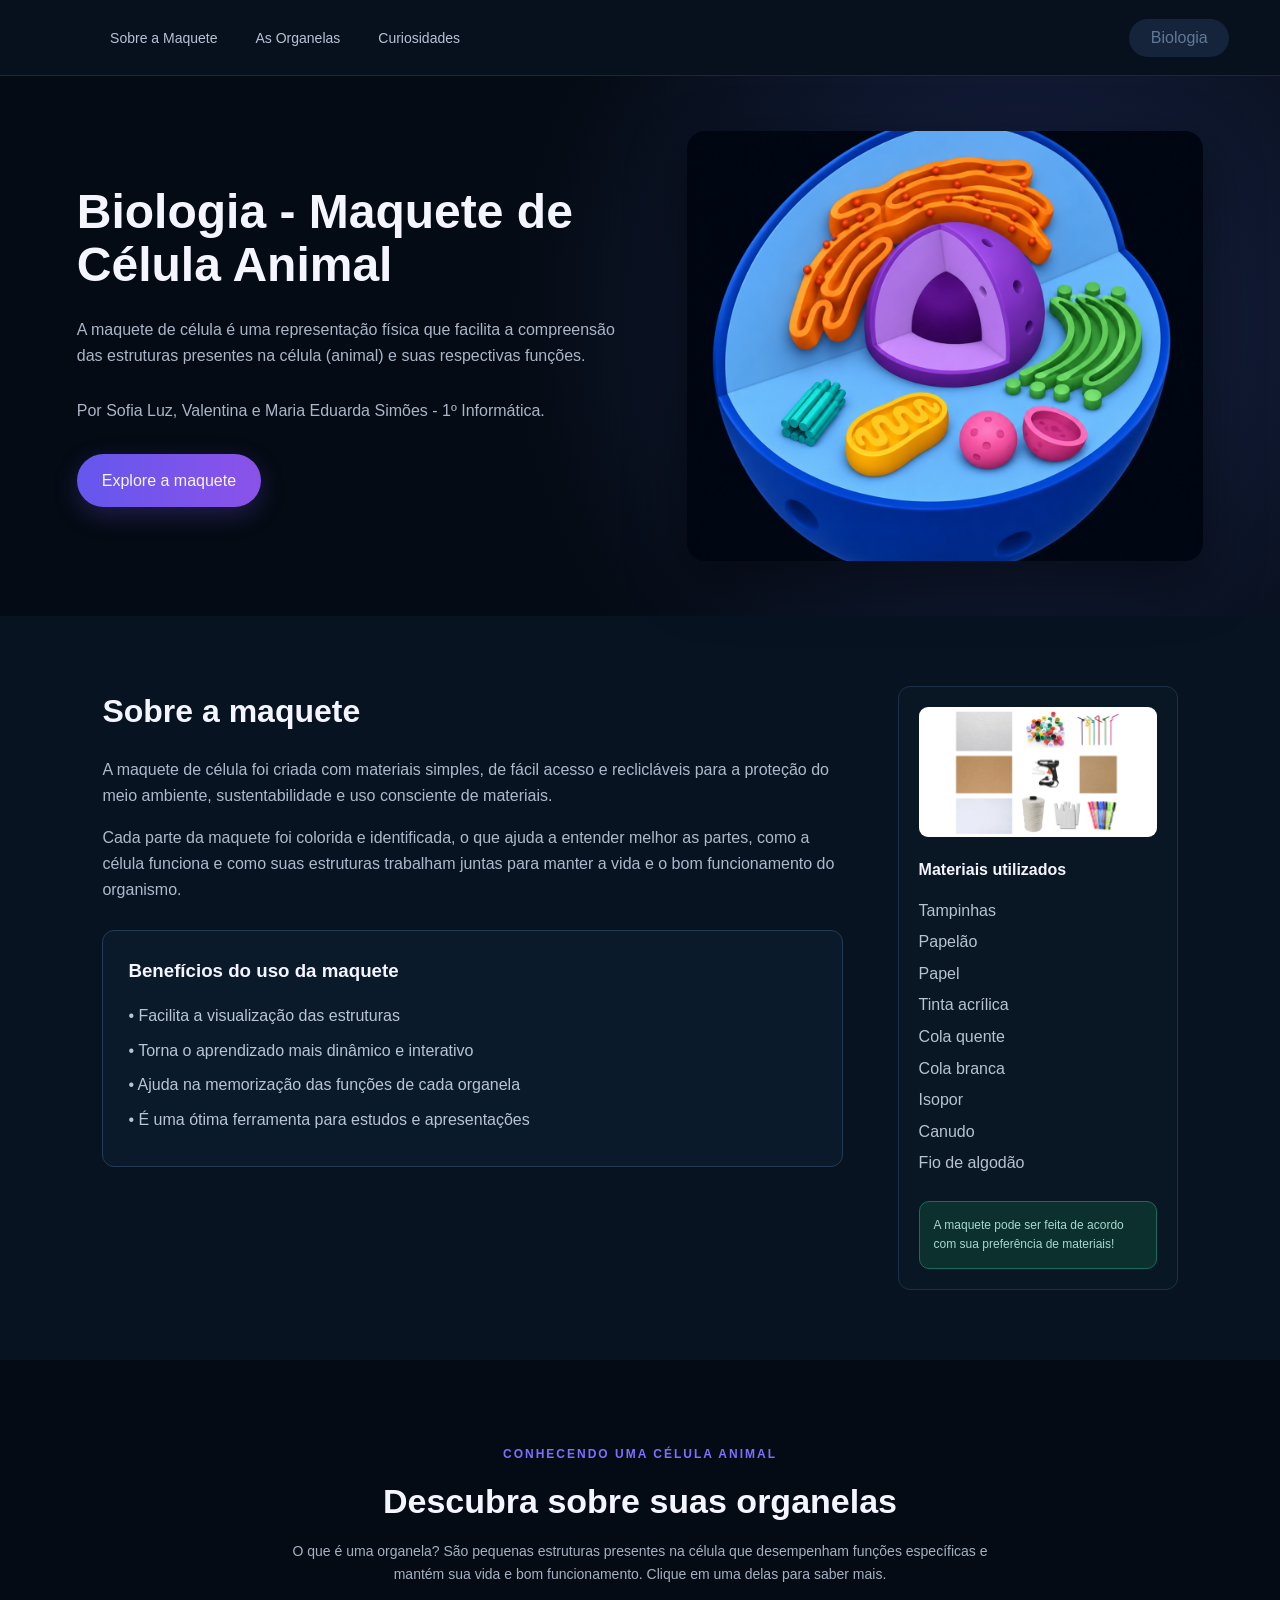
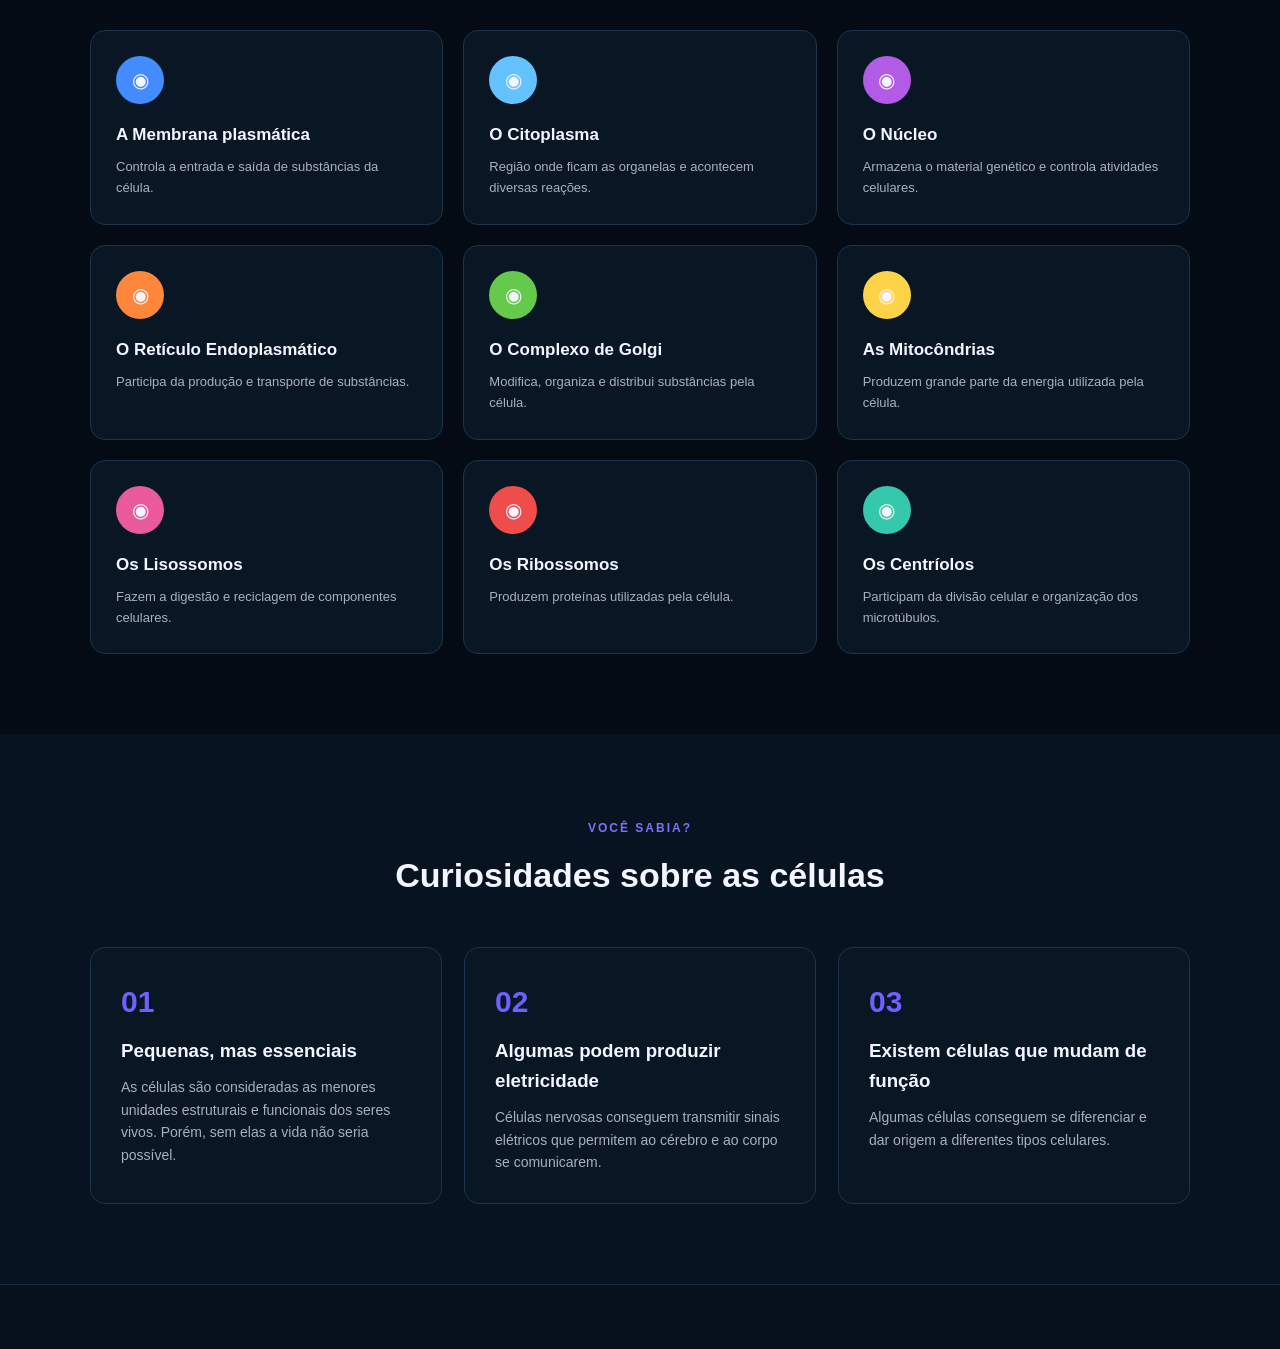
==== commit 93cd4359: "vai bosta" ====
--- a/index.html
+++ b/index.html
@@ -57,7 +57,7 @@
             <div class="hero-imagem">
 
                 <img
-                    src="images/image.png"
+                    src="images/celula.png"
                     alt="Foto da maquete física">
 
             </div>
@@ -107,7 +107,7 @@
                 <div class="foto-pequena">
 
                     <img
-                        src="images/image.png"
+                        src="images/materiais.png"
 
                 </div>
 
@@ -118,11 +118,15 @@
                     </h3>
 
                     <ul>
-                        <li>Isopor</li>
-                        <li>Papel machê</li>
+                        <li>Tampinhas</li>
+                        <li>Papelão</li>
                         <li>Papel</li>
                         <li>Tinta acrílica</li>
                         <li>Cola quente</li>
+                        <li>Cola branca</li>
+                        <li>Isopor</li>
+                        <li>Canudo</li>
+                        <li>Fio de algodão</li>
                     </ul>
 
                 </div>
@@ -202,7 +206,7 @@
 
                     <span class="icone-organela laranja">◉</span>
 
-                    <h3>O Retículo endoplasmático</h3>
+                    <h3>O Retículo Endoplasmático</h3>
 
                     <p>
                         Participa da produção e transporte de substâncias.
